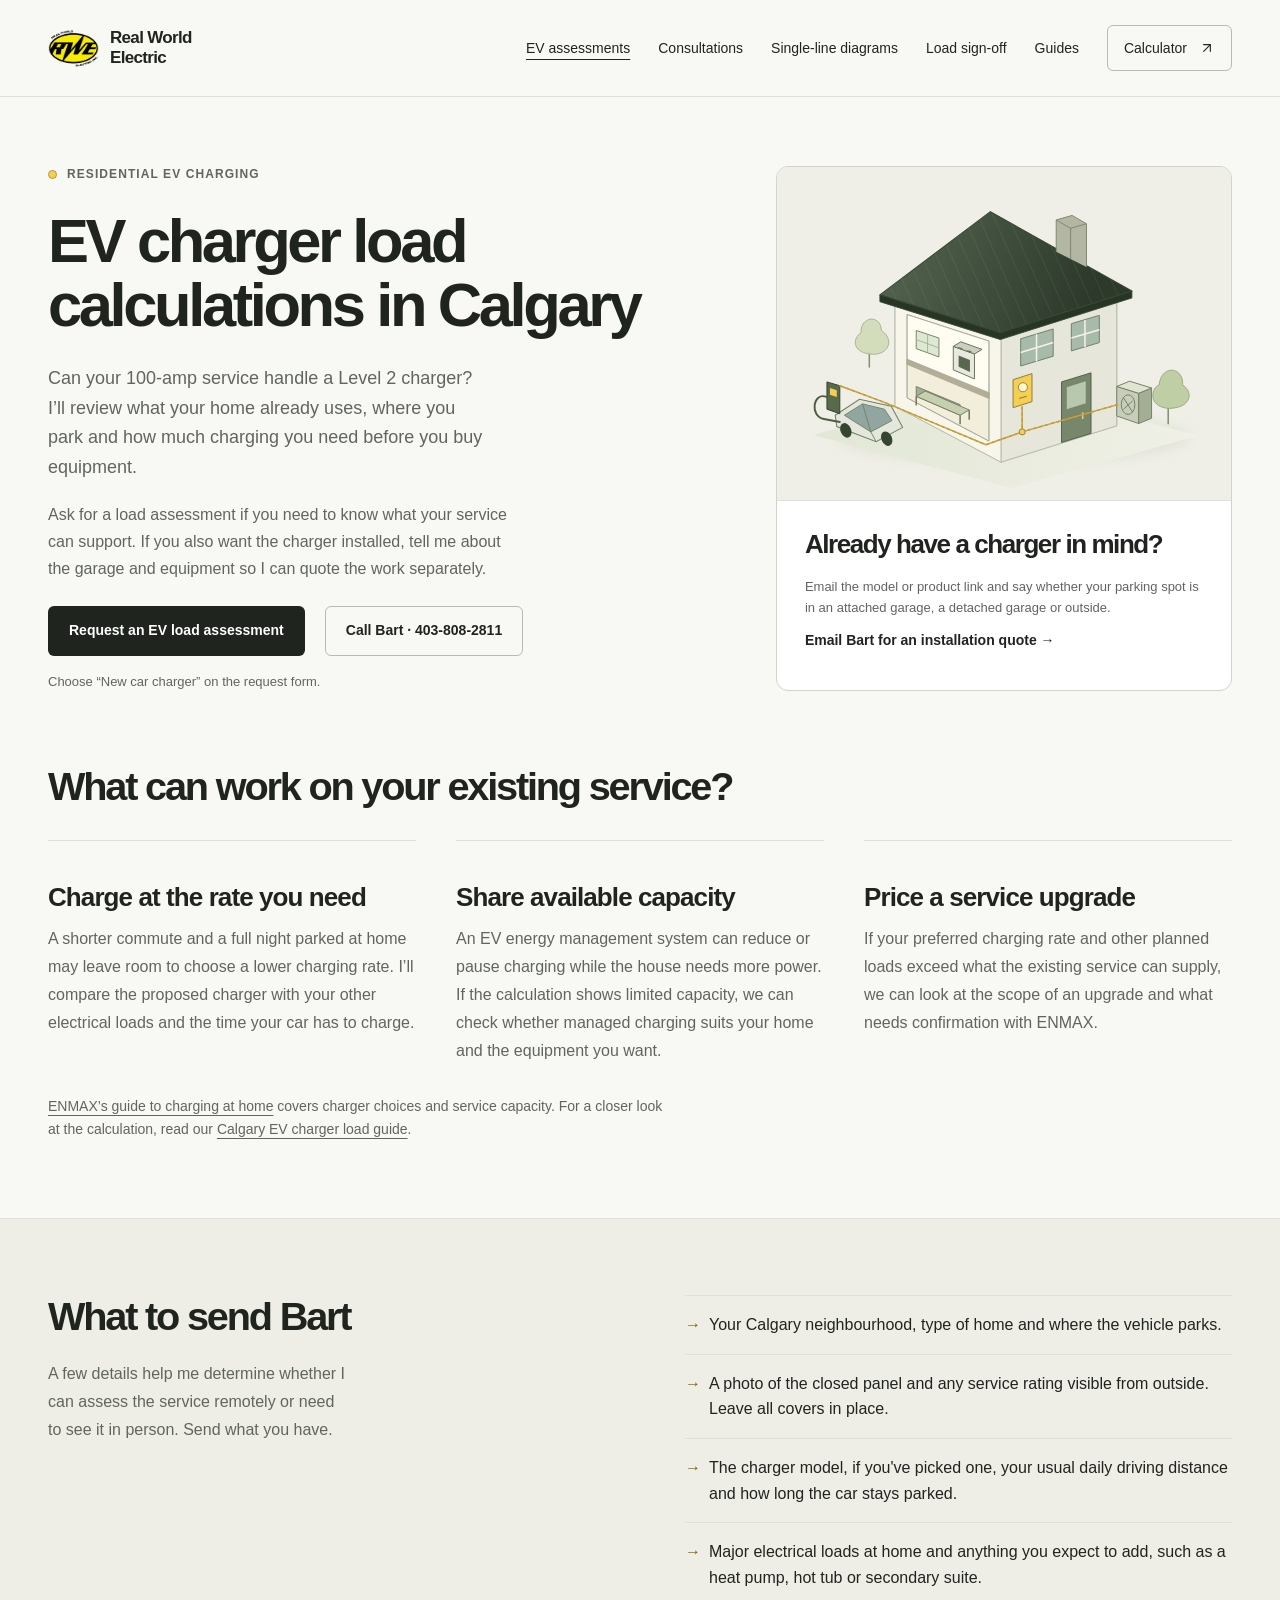
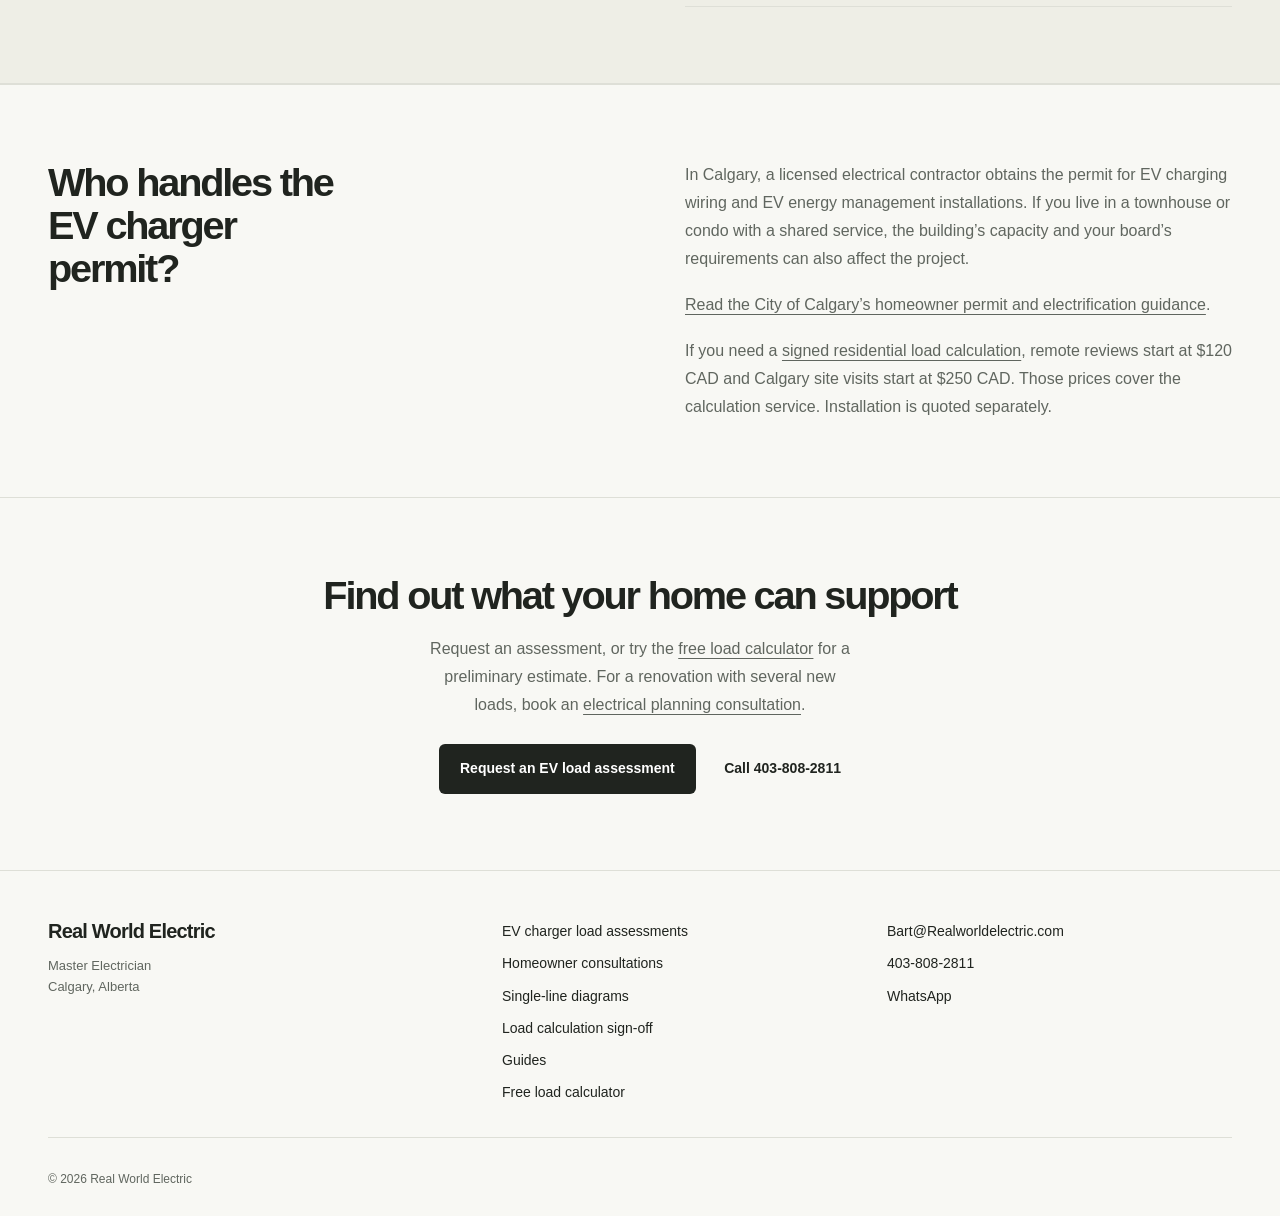
==== ev-charger-load-calculation-calgary/index.html @ 5400f8ec "Connect Calgary electrical and EV load assessment searches to local services" ====
<!doctype html>
<html lang="en-CA">
<head>
  <meta charset="utf-8">
  <meta name="viewport" content="width=device-width, initial-scale=1">
  <title>Calgary EV Charger Load Calculation | Real World Electric</title>
  <meta name="description" content="Can your Calgary home support a Level 2 EV charger? Ask a Master Electrician for a load calculation, compare charging options or request an installation quote.">
  <link rel="canonical" href="https://realworldelectric.com/ev-charger-load-calculation-calgary/">
  <meta name="robots" content="index, follow">
  <meta name="theme-color" content="#f8f8f4">
  <meta property="og:site_name" content="Real World Electric">
  <meta property="og:type" content="website">
  <meta property="og:locale" content="en_CA">
  <meta property="og:title" content="Calgary EV Charger Load Calculation | Real World Electric">
  <meta property="og:description" content="Can your Calgary home support a Level 2 EV charger? Ask a Master Electrician for a load calculation, compare charging options or request an installation quote.">
  <meta property="og:url" content="https://realworldelectric.com/ev-charger-load-calculation-calgary/">
  <meta property="og:image" content="https://realworldelectric.com/assets/og-image.png">
  <meta name="twitter:card" content="summary_large_image">
  <meta name="twitter:title" content="Calgary EV Charger Load Calculation | Real World Electric">
  <meta name="twitter:description" content="Can your Calgary home support a Level 2 EV charger? Ask a Master Electrician for a load calculation, compare charging options or request an installation quote.">
  <meta name="twitter:image" content="https://realworldelectric.com/assets/og-image.png">
  <link rel="icon" href="/assets/favicon.svg" type="image/svg+xml">
  <link rel="apple-touch-icon" href="/assets/rwe-logo.png">
  <link rel="stylesheet" href="/assets/site.css">
  <link rel="stylesheet" href="/assets/consultations.css">
  <script type="application/ld+json">
{
  "@context": "https://schema.org",
  "@graph": [
    {
      "@type": "Service",
      "@id": "https://realworldelectric.com/ev-charger-load-calculation-calgary/#service",
      "name": "Calgary EV charger load calculation and assessment",
      "serviceType": "Residential EV charger load assessment",
      "url": "https://realworldelectric.com/ev-charger-load-calculation-calgary/",
      "description": "Can your Calgary home support a Level 2 EV charger? Ask a Master Electrician for a load calculation, compare charging options or request an installation quote.",
      "areaServed": {
        "@type": "City",
        "name": "Calgary, Alberta"
      },
      "provider": {
        "@type": "Electrician",
        "@id": "https://realworldelectric.com/#business",
        "name": "Real World Electric",
        "url": "https://realworldelectric.com/",
        "telephone": "+1-403-808-2811"
      }
    },
    {
      "@type": "BreadcrumbList",
      "itemListElement": [
        {
          "@type": "ListItem",
          "position": 1,
          "name": "Home",
          "item": "https://realworldelectric.com/"
        },
        {
          "@type": "ListItem",
          "position": 2,
          "name": "Calgary EV charger load assessment",
          "item": "https://realworldelectric.com/ev-charger-load-calculation-calgary/"
        }
      ]
    }
  ]
}
  </script>
  <script defer src="/assets/site.js"></script>
  <!-- Google tag (gtag.js) -->
  <script async src="https://www.googletagmanager.com/gtag/js?id=G-K3BF6QGHLL"></script>
  <script>window.dataLayer=window.dataLayer||[];function gtag(){dataLayer.push(arguments);}gtag('js',new Date());gtag('config','G-K3BF6QGHLL');</script>
</head>
<body>
<a class="skip-link" href="#main-content">Skip to content</a>
<header class="site-header">
<div class="header-inner">
<a class="brand" href="/" aria-label="Real World Electric home">
<img src="/assets/rwe-logo.png" alt="" width="51" height="43">
<span>Real World<br>Electric</span>
</a>
<button class="menu-btn" type="button" aria-label="Toggle menu" aria-controls="site-navigation" aria-expanded="false" hidden>Menu <svg aria-hidden="true" width="18" height="18" viewBox="0 0 24 24" fill="none" stroke="currentColor" stroke-width="1.7">
<path d="M4 8h16M4 16h16"/>
</svg>
</button>
<nav class="nav-links" id="site-navigation" aria-label="Primary navigation">
<a href="/ev-charger-load-calculation-calgary/" aria-current="page">EV assessments</a>
<a href="/homeowner-consultations/">Consultations</a>
<a href="/single-line-diagrams/">Single-line diagrams</a>
<a href="/load-calculation-sign-off/">Load sign-off</a>
<a href="/guides/">Guides</a>
<a class="nav-cta" href="https://loadcalculation.realworldelectric.com/">Calculator <svg aria-hidden="true" focusable="false" width="18" height="18" viewBox="0 0 24 24" fill="none" stroke="currentColor" stroke-width="1.7" stroke-linecap="round" stroke-linejoin="round">
<path d="M7 7h10v10"/>
<path d="M7 17 17 7"/>
</svg>
</a>
</nav>
</div>
</header>
<main id="main-content" tabindex="-1">
  <section class="consult-hero" aria-labelledby="assessment-title">
    <div class="wrap consult-grid">
      <div class="consult-intro">
        <p class="eyebrow">Residential EV charging</p>
        <h1 id="assessment-title">EV charger load calculations in Calgary</h1>
        <p class="standfirst">Can your 100-amp service handle a Level 2 charger? I’ll review what your home already uses, where you park and how much charging you need before you buy equipment.</p>
        <p class="consult-detail">Ask for a load assessment if you need to know what your service can support. If you also want the charger installed, tell me about the garage and equipment so I can quote the work separately.</p>
        <div class="consult-actions">
          <a class="button primary" href="https://loadcalculation.realworldelectric.com/api/review_form">Request an EV load assessment</a>
          <a class="button ghost" href="tel:+14038082811">Call Bart · 403-808-2811</a>
        </div>
        <p class="booking-note">Choose “New car charger” on the request form.</p>
      </div>
      <aside class="consult-booking" aria-labelledby="quote-title">
        <img src="/assets/home-loads.svg" alt="An electric vehicle and major appliances sharing a home's electrical service." width="600" height="440">
        <div class="booking-content">
          <h2 id="quote-title">Already have a charger in mind?</h2>
          <p class="booking-note">Email the model or product link and say whether your parking spot is in an attached garage, a detached garage or outside.</p>
          <a class="text-link" href="mailto:Bart@Realworldelectric.com?subject=Calgary%20EV%20charger%20installation%20quote&amp;body=Hi%20Bart%2C%0D%0A%0D%0AI%27d%20like%20an%20EV%20charger%20installation%20quote.%0D%0ACalgary%20neighbourhood%3A%0D%0AHome%20type%20and%20parking%20location%3A%0D%0ACharger%20model%20%28if%20chosen%29%3A%0D%0APreferred%20timing%20and%20contact%20number%3A%0D%0A">Email Bart for an installation quote →</a>
        </div>
      </aside>
    </div>
  </section>

  <section class="consult-topics" aria-labelledby="options-title">
    <div class="wrap">
      <div class="section-head"><h2 id="options-title">What can work on your existing service?</h2></div>
      <div class="topic-grid">
        <article>
          <h3>Charge at the rate you need</h3>
          <p>A shorter commute and a full night parked at home may leave room to choose a lower charging rate. I’ll compare the proposed charger with your other electrical loads and the time your car has to charge.</p>
        </article>
        <article>
          <h3>Share available capacity</h3>
          <p>An EV energy management system can reduce or pause charging while the house needs more power. If the calculation shows limited capacity, we can check whether managed charging suits your home and the equipment you want.</p>
        </article>
        <article>
          <h3>Price a service upgrade</h3>
          <p>If your preferred charging rate and other planned loads exceed what the existing service can supply, we can look at the scope of an upgrade and what needs confirmation with ENMAX.</p>
        </article>
      </div>
      <p class="topic-note"><a href="https://www.enmax.com/ev-chargers">ENMAX’s guide to charging at home</a> covers charger choices and service capacity. For a closer look at the calculation, read our <a href="/guides/ev-charger-load-calculation-calgary/">Calgary EV charger load guide</a>.</p>
    </div>
  </section>

  <section class="consult-milestones" aria-labelledby="prepare-title">
    <div class="wrap prepare-grid">
      <div>
        <h2 id="prepare-title">What to send Bart</h2>
        <p>A few details help me determine whether I can assess the service remotely or need to see it in person. Send what you have.</p>
      </div>
      <ul class="prepare-list">
        <li>Your Calgary neighbourhood, type of home and where the vehicle parks.</li>
        <li>A photo of the closed panel and any service rating visible from outside. Leave all covers in place.</li>
        <li>The charger model, if you've picked one, your usual daily driving distance and how long the car stays parked.</li>
        <li>Major electrical loads at home and anything you expect to add, such as a heat pump, hot tub or secondary suite.</li>
      </ul>
    </div>
  </section>

  <section class="consult-scope" aria-labelledby="permit-title">
    <div class="wrap scope-grid">
      <h2 id="permit-title">Who handles the EV charger permit?</h2>
      <div>
        <p>In Calgary, a licensed electrical contractor obtains the permit for EV charging wiring and EV energy management installations. If you live in a townhouse or condo with a shared service, the building’s capacity and your board’s requirements can also affect the project.</p>
        <p><a href="https://www.calgary.ca/development/home-building/trades-permits.html">Read the City of Calgary’s homeowner permit and electrification guidance</a>.</p>
        <p>If you need a <a href="/load-calculation-sign-off/">signed residential load calculation</a>, remote reviews start at $120 CAD and Calgary site visits start at $250 CAD. Those prices cover the calculation service. Installation is quoted separately.</p>
      </div>
    </div>
  </section>

  <section class="consult-bottom" aria-labelledby="contact-title">
    <div class="wrap">
      <h2 id="contact-title">Find out what your home can support</h2>
      <p>Request an assessment, or try the <a href="https://loadcalculation.realworldelectric.com/">free load calculator</a> for a preliminary estimate. For a renovation with several new loads, book an <a href="/homeowner-consultations/">electrical planning consultation</a>.</p>
      <a class="button primary" href="https://loadcalculation.realworldelectric.com/api/review_form">Request an EV load assessment</a>
      <a class="text-link" href="tel:+14038082811">Call 403-808-2811</a>
    </div>
  </section>
</main>
<footer>
<div class="wrap">
<div class="footer-grid">
<div>
<p class="footer-brand">Real World Electric</p>
<p class="footer-location">Master Electrician<br>Calgary, Alberta</p>
</div>
<nav class="footer-col" aria-label="Footer navigation">
<a href="/ev-charger-load-calculation-calgary/" aria-current="page">EV charger load assessments</a>
<a href="/homeowner-consultations/">Homeowner consultations</a>
<a href="/single-line-diagrams/">Single-line diagrams</a>
<a href="/load-calculation-sign-off/">Load calculation sign-off</a>
<a href="/guides/">Guides</a>
<a href="https://loadcalculation.realworldelectric.com/">Free load calculator</a>
</nav>
<div class="footer-col">
<a href="mailto:Bart@Realworldelectric.com">Bart@Realworldelectric.com</a>
<a href="tel:+14038082811">403-808-2811</a>
<a href="https://wa.me/14038082811">WhatsApp</a>
</div>
</div>
<div class="footer-note">
<span>&copy; 2026 Real World Electric</span>
</div>
</div>
</footer>
</body>
</html>
---- assets/site.css ----
/* Static shared design system */
:root {
  --ink:#20241f;
  --muted:#60665f;
  --line:#dedfd7;
  --bg:#f8f8f4;
  --card:#fff;
  --volt:#f4cf53;
  --navy:var(--ink);
  --navy-2:#30362e;
  --volt-deep:#806400;
  --radius:12px;
  --font:Inter,-apple-system,BlinkMacSystemFont,'Segoe UI',sans-serif
}
* {
  box-sizing:border-box;
  margin:0;
  padding:0
}
[hidden] {
  display:none!important
}
html {
  scroll-padding-top:100px
}
body {
  font-family:var(--font);
  font-size:16px;
  line-height:1.6;
  color:var(--ink);
  background:var(--bg);
  -webkit-font-smoothing:antialiased
}
img {
  display:block;
  max-width:100%
}
svg {
  flex-shrink:0
}
a {
  color:inherit;
  text-underline-offset:4px;
  text-decoration-thickness:1px
}
a:hover {
  text-decoration-thickness:2px
}
button,input,select,textarea {
  font:inherit
}
button,a,input,select,textarea {
  -webkit-tap-highlight-color:transparent
}
button {
  cursor:pointer
}
:focus-visible {
  outline:3px solid #8c6d00;
  outline-offset:5px
}
::selection {
  background:#f4cf5380
}
.wrap {
  width:100%;
  max-width:1240px;
  padding-inline:28px;
  margin-inline:auto
}
.skip-link {
  position:fixed;
  left:20px;
  top:-100px;
  background:var(--ink);
  color:white;
  padding:12px 20px;
  z-index:100
}
.skip-link:focus {
  top:12px
}
.site-header {
  position:relative;
  z-index:20;
  border-bottom:1px solid var(--line);
  background:var(--bg)
}
.header-inner {
  max-width:1240px;
  margin:auto;
  padding:20px 28px;
  min-height:96px;
  display:flex;
  align-items:center;
  justify-content:space-between;
  gap:28px
}
.brand {
  display:inline-flex;
  align-items:center;
  gap:11px;
  text-decoration:none;
  color:var(--ink);
  font-weight:650;
  font-size:17px;
  line-height:1.18;
  letter-spacing:-.04em;
  white-space:nowrap
}
.brand img {
  width:51px;
  height:43px;
  object-fit:contain;
  mix-blend-mode:multiply
}
.brand span {
  display:block
}
.nav-links {
  display:flex;
  align-items:center;
  gap:28px
}
.nav-links a {
  font-size:14px;
  text-decoration:none;
  padding:12px 0;
  white-space:nowrap
}
.nav-links a:hover,.nav-links a[aria-current=page] {
  text-decoration:underline;
  text-underline-offset:6px
}
.nav-links .nav-cta {
  padding:11px 16px;
  border:1px solid #b8bcb0;
  border-radius:6px;
  display:flex;
  align-items:center;
  gap:12px
}
.nav-cta svg {
  width:16px;
  height:16px
}
.menu-btn {
  display:none;
  align-items:center;
  justify-content:center;
  gap:9px;
  background:none;
  border:1px solid var(--line);
  border-radius:6px;
  min-height:44px;
  padding:8px 12px;
  color:var(--ink);
  font-size:14px
}
.menu-btn svg {
  width:18px;
  height:18px
}
.button {
  display:inline-flex;
  align-items:center;
  justify-content:center;
  gap:20px;
  min-height:50px;
  padding:13px 20px;
  border:1px solid transparent;
  border-radius:6px;
  text-decoration:none;
  font-size:14px;
  font-weight:600;
  line-height:1.4;
  transition:background .18s,border-color .18s
}
.button svg {
  width:18px;
  height:18px
}
.button.primary,.button.dark {
  background:var(--ink);
  color:white
}
.button.primary:hover,.button.dark:hover {
  background:#41483c
}
.button.yellow {
  background:var(--volt);
  color:var(--ink)
}
.button.yellow:hover {
  background:#ffdf6d
}
.button.white,.button.ghost {
  background:transparent;
  border-color:#b8bcb0;
  color:var(--ink)
}
.button.white:hover,.button.ghost:hover {
  background:white;
  border-color:var(--ink)
}
.button.full {
  width:100%
}
.text-link {
  display:inline-flex;
  gap:12px;
  align-items:center;
  font-size:14px;
  font-weight:600;
  text-decoration:none;
  min-height:44px
}
.text-link:hover {
  text-decoration:underline
}
.text-link svg {
  width:18px;
  height:18px
}
section {
  padding-block:76px
}
h1,h2,h3 {
  font-weight:550;
  line-height:1.08;
  letter-spacing:-.055em;
  color:var(--ink)
}
h1 {
  font-size:clamp(42px,5.4vw,72px)
}
h2 {
  font-size:clamp(28px,3.1vw,42px)
}
h3 {
  font-size:23px;
  letter-spacing:-.035em
}
.eyebrow {
  display:flex;
  align-items:center;
  gap:10px;
  font-size:12px;
  letter-spacing:.09em;
  text-transform:uppercase;
  font-weight:600;
  color:var(--muted);
  margin-bottom:25px
}
.eyebrow::before {
  content:'';
  width:7px;
  height:7px;
  background:var(--volt);
  border:1px solid #b79730;
  border-radius:50%
}
.standfirst {
  font-size:18px;
  line-height:1.65;
  color:var(--muted);
  max-width:58ch
}
.section-head {
  display:flex;
  justify-content:space-between;
  align-items:end;
  gap:28px;
  margin-bottom:32px
}
.section-head p {
  color:var(--muted);
  max-width:50ch
}
.article-hero {
  padding:70px 0 48px
}
.article-hero .wrap {
  max-width:1000px
}
.article-hero h1 {
  max-width:21ch;
  margin-bottom:24px
}
.crumbs {
  display:flex;
  flex-wrap:wrap;
  gap:7px;
  color:var(--muted);
  font-size:13px;
  margin-bottom:32px
}
.crumbs a {
  text-decoration:none
}
.crumbs a:hover {
  text-decoration:underline
}
.updated {
  font-size:12px;
  color:var(--muted);
  margin-top:24px
}
.article-layout {
  max-width:1000px;
  padding-top:0;
  padding-bottom:88px
}
.prose {
  max-width:730px;
  font-size:17px;
  line-height:1.8
}
.prose h2 {
  font-size:29px;
  line-height:1.22;
  letter-spacing:-.035em;
  margin-top:48px;
  margin-bottom:20px;
  scroll-margin-top:30px
}
.prose h2:first-child {
  margin-top:0
}
.prose h3 {
  font-size:21px;
  line-height:1.3;
  margin:30px 0 14px
}
.prose p {
  margin-bottom:22px
}
.prose ul,.prose ol {
  margin:0 0 24px 22px
}
.prose li {
  padding-left:4px;
  margin-bottom:9px
}
.prose a:not(.button) {
  text-decoration-color:#a6aa9c
}
.prose a:hover {
  color:#645000
}
.prose table {
  width:100%;
  border-collapse:collapse;
  margin:28px 0;
  font-size:15px;
  line-height:1.5
}
.prose th,.prose td {
  padding:15px;
  text-align:left;
  border-bottom:1px solid var(--line);
  vertical-align:top
}
.prose th {
  background:#edede6;
  font-weight:600
}
.callout {
  padding:24px;
  border-left:3px solid #c4a12a;
  background:#efefe7;
  margin:30px 0
}
.callout-title {
  display:block;
  font-weight:600;
  margin-bottom:10px
}
.callout p:last-child {
  margin:0
}
.related-guides {
  border-top:1px solid var(--line);
  margin-top:50px;
  padding-top:28px
}
.related-guides h2,.related-guides h3 {
  margin-top:0
}
.guide-grid {
  display:grid;
  grid-template-columns:repeat(2,minmax(0,1fr));
  gap:0 32px
}
.guide-card {
  display:block;
  padding:24px 0;
  border-top:1px solid var(--line);
  text-decoration:none
}
.guide-card h2,.guide-card h3 {
  font-size:21px;
  letter-spacing:-.03em;
  margin:0;
  line-height:1.3
}
.guide-card p {
  color:var(--muted);
  margin:10px 0 0;
  font-size:15px
}
.guide-card:hover h2,.guide-card:hover h3 {
  text-decoration:underline
}
.article-note {
  font-size:13px;
  color:var(--muted);
  margin-top:40px
}
details {
  border-top:1px solid var(--line)
}
details:last-child {
  border-bottom:1px solid var(--line)
}
summary {
  position:relative;
  padding:23px 36px 23px 0;
  font-size:16px;
  font-weight:500;
  cursor:pointer;
  list-style:none
}
summary::-webkit-details-marker {
  display:none
}
summary::after {
  content:'+';
  position:absolute;
  right:4px;
  top:20px;
  font-size:23px;
  font-weight:350
}
details[open]>summary::after {
  content:'−'
}
details p {
  color:var(--muted);
  padding-bottom:24px;
  max-width:70ch
}
footer {
  border-top:1px solid var(--line);
  padding:48px 0 26px
}
.footer-grid {
  display:grid;
  grid-template-columns:1.2fr 1fr 1fr;
  gap:40px
}
.footer-brand {
  font-size:20px;
  line-height:1.25;
  letter-spacing:-.04em;
  font-weight:600;
  margin-bottom:12px
}
.footer-location {
  font-size:13px;
  color:var(--muted)
}
.footer-col {
  display:flex;
  flex-direction:column;
  align-items:flex-start;
  gap:7px
}
.footer-col a {
  font-size:14px;
  text-decoration:none;
  line-height:1.8
}
.footer-col a:hover {
  text-decoration:underline
}
.footer-label {
  font-size:11px;
  text-transform:uppercase;
  letter-spacing:.08em;
  color:var(--muted);
  margin-bottom:7px
}
.footer-note {
  padding-top:32px;
  margin-top:32px;
  border-top:1px solid var(--line);
  color:var(--muted);
  font-size:12px;
  display:flex;
  justify-content:space-between;
  gap:16px;
  flex-wrap:wrap
}
@media(min-width:1500px) {
  .wrap,.header-inner {
    max-width:1336px
  }
}
@media(max-width:1000px) {
  .nav-links {
    gap:20px
  }
  .brand {
    font-size:16px
  }
  .header-inner {
    gap:20px
  }
}
@media(max-width:900px) {
  .header-inner {
    flex-wrap:wrap;
    min-height:82px;
    padding-block:17px;
    gap:15px
  }
  .nav-links {
    width:100%;
    flex-wrap:wrap;
    gap:8px 24px
  }
  .nav-ready .menu-btn {
    display:inline-flex
  }
  .nav-ready .nav-links {
    display:none
  }
  .nav-ready .nav-links.open {
    display:flex;
    flex-direction:column;
    align-items:stretch;
    padding-block:4px 12px
  }
  .nav-ready .nav-links a {
    padding:13px 0
  }
  .nav-ready .nav-links .nav-cta {
    padding-inline:16px;
    justify-content:space-between
  }
  .footer-grid {
    grid-template-columns:1fr 1fr
  }
  .footer-grid>div:first-child {
    grid-column:1/-1
  }
}
@media(max-width:640px) {
  .wrap,.header-inner {
    padding-inline:22px
  }
  .brand img {
    width:43px;
    height:37px
  }
  .brand {
    font-size:15px;
    gap:9px
  }
  section {
    padding-block:48px
  }
  .article-hero {
    padding:45px 0 32px
  }
  .article-hero h1 {
    font-size:40px;
    letter-spacing:-.055em
  }
  .standfirst {
    font-size:17px
  }
  .article-layout {
    padding-bottom:56px
  }
  .prose {
    font-size:16px
  }
  .prose h2 {
    font-size:27px;
    margin-top:36px
  }
  .prose table {
    display:block;
    overflow-x:auto;
    font-size:14px
  }
  .prose th,.prose td {
    padding:12px
  }
  .guide-grid {
    grid-template-columns:1fr
  }
  .section-head {
    align-items:start
  }
  .footer-grid {
    gap:30px 20px
  }
  .footer-col a {
    font-size:13px;
    min-height:32px
  }
  .footer-note {
    padding-top:22px;
    margin-top:26px
  }
  .crumbs {
    margin-bottom:25px;
    font-size:12px
  }
  .button {
    min-height:50px;
    padding-inline:18px
  }
  .eyebrow {
    font-size:11px;
    letter-spacing:.065em;
    margin-bottom:21px
  }
}
@media(prefers-reduced-motion:reduce) {
  *,*::before,*::after {
    animation:none!important;
    transition:none!important;
    scroll-behavior:auto!important
  }
}
@media print {
  .site-header,.menu-btn,footer,.request-actions {
    display:none!important
  }
  body {
    background:white;
    color:black
  }
  .wrap {
    max-width:none;
    padding:0
  }
  .article-hero {
    padding-top:0
  }
  details {
    break-inside:avoid
  }
}
---- assets/consultations.css ----
.consult-hero { padding:68px 0 72px; }
.consult-grid { display:grid; grid-template-columns:1.2fr .85fr; gap:84px; align-items:center; }
.consult-intro h1 { font-size:clamp(42px,4.8vw,65px); line-height:1.04; margin-bottom:27px; }
.consult-intro .standfirst { max-width:44ch; }
.consult-detail { color:var(--muted); font-size:16px; line-height:1.7; max-width:52ch; margin:18px 0 24px; }
.consult-actions { display:flex; flex-wrap:wrap; align-items:center; gap:13px 20px; margin-bottom:14px; }
.consult-actions span { font-size:13px; color:var(--muted); }
.consult-booking { border:1px solid #d1d4c8; border-radius:12px; background:white; overflow:hidden; }
.consult-booking>img { width:100%; height:auto; background:#efefe7; border-bottom:1px solid #e1e2d9; }
.booking-content { padding:28px; }
.booking-content h2 { font-size:26px; line-height:1.2; }
.consult-price { font-size:60px; letter-spacing:-.06em; line-height:1.15; margin:20px 0 3px; }
.consult-price span { font-size:15px; letter-spacing:0; color:var(--muted); }
.booking-format { font-size:14px; color:var(--muted); margin-bottom:24px; }
.booking-note { font-size:13px; color:var(--muted); line-height:1.65; margin-top:15px; }
.consult-topics { padding-top:0; }
.topic-grid { display:grid; grid-template-columns:repeat(3,minmax(0,1fr)); gap:40px; }
.topic-grid article { border-top:1px solid var(--line); padding-top:22px; }
.topic-number { font-size:12px; color:var(--muted); }
.topic-grid h3 { margin:20px 0 14px; font-size:26px; }
.topic-grid p,.section-description,.milestone-list p,.prepare-grid p,.scope-grid p,.consult-bottom p { font-size:16px; color:var(--muted); line-height:1.75; }
.topic-note { margin-top:30px; max-width:80ch; font-size:14px; color:var(--muted); line-height:1.7; }
.consult-milestones { background:#eeeee6; border-block:1px solid var(--line); }
.milestone-grid { display:grid; grid-template-columns:1fr 1fr; gap:40px 90px; }
.milestone-grid h2 { max-width:12ch; margin-bottom:24px; }
.section-description { max-width:40ch; }
.milestone-list { list-style:none; }
.milestone-list li { padding-left:27px; position:relative; border-left:1px solid #c4c8bc; padding-bottom:31px; }
.milestone-list li:last-child { padding-bottom:0; }
.milestone-list li::before { content:''; position:absolute; width:9px; height:9px; border:1px solid #806400; border-radius:50%; background:var(--volt); left:-5px; top:9px; }
.milestone-list h3 { font-size:25px; margin-bottom:12px; }
.followup-note { grid-column:1/-1; border-top:1px solid #d5d7cd; padding-top:22px; color:var(--muted); font-size:14px; max-width:90ch; }
.prepare-grid,.scope-grid { display:grid; grid-template-columns:1fr 1fr; gap:90px; }
.prepare-grid h2 { max-width:15ch; margin-bottom:22px; }
.prepare-grid p { max-width:34ch; }
.prepare-list { list-style:none; }
.prepare-list li { padding:16px 0 16px 24px; position:relative; border-bottom:1px solid var(--line); }
.prepare-list li:first-child { border-top:1px solid var(--line); }
.prepare-list li::before { content:'\2192'; position:absolute; left:0; color:#806400; }
.consult-scope { border-block:1px solid var(--line); }
.scope-grid h2 { max-width:13ch; }
.scope-grid p+p { margin-top:18px; }
.scope-grid .text-link { margin-top:15px; }
.consult-bottom { text-align:center; }
.consult-bottom h2 { margin-bottom:18px; }
.consult-bottom p { max-width:48ch; margin:0 auto 25px; }
.consult-bottom .text-link { margin-left:24px; }
@media(max-width:1050px) {
  .consult-grid { gap:38px; grid-template-columns:1.1fr .9fr; }
  .consult-intro h1 { font-size:49px; }
  .milestone-grid,.prepare-grid,.scope-grid { gap:40px; }
  .booking-content { padding:24px; }
}
@media(max-width:760px) {
  .consult-hero { padding:42px 0 48px; }
  .consult-grid,.topic-grid,.milestone-grid,.prepare-grid,.scope-grid { grid-template-columns:1fr; gap:34px; }
  .consult-intro h1 { font-size:clamp(39px,8vw,54px); }
  .consult-intro .standfirst { font-size:17px; }
  .consult-detail { font-size:15px; }
  .consult-booking { max-width:480px; width:100%; }
  .consult-booking>img { max-height:220px; object-fit:cover; }
  .consult-price { font-size:55px; }
  .consult-topics { padding-top:0; }
  .topic-grid { gap:27px; }
  .topic-grid h3 { margin-top:12px; }
  .milestone-grid h2,.prepare-grid h2,.scope-grid h2 { max-width:18ch; }
  .followup-note { font-size:13px; }
  .consult-bottom .text-link { margin:15px 14px 0; }
}
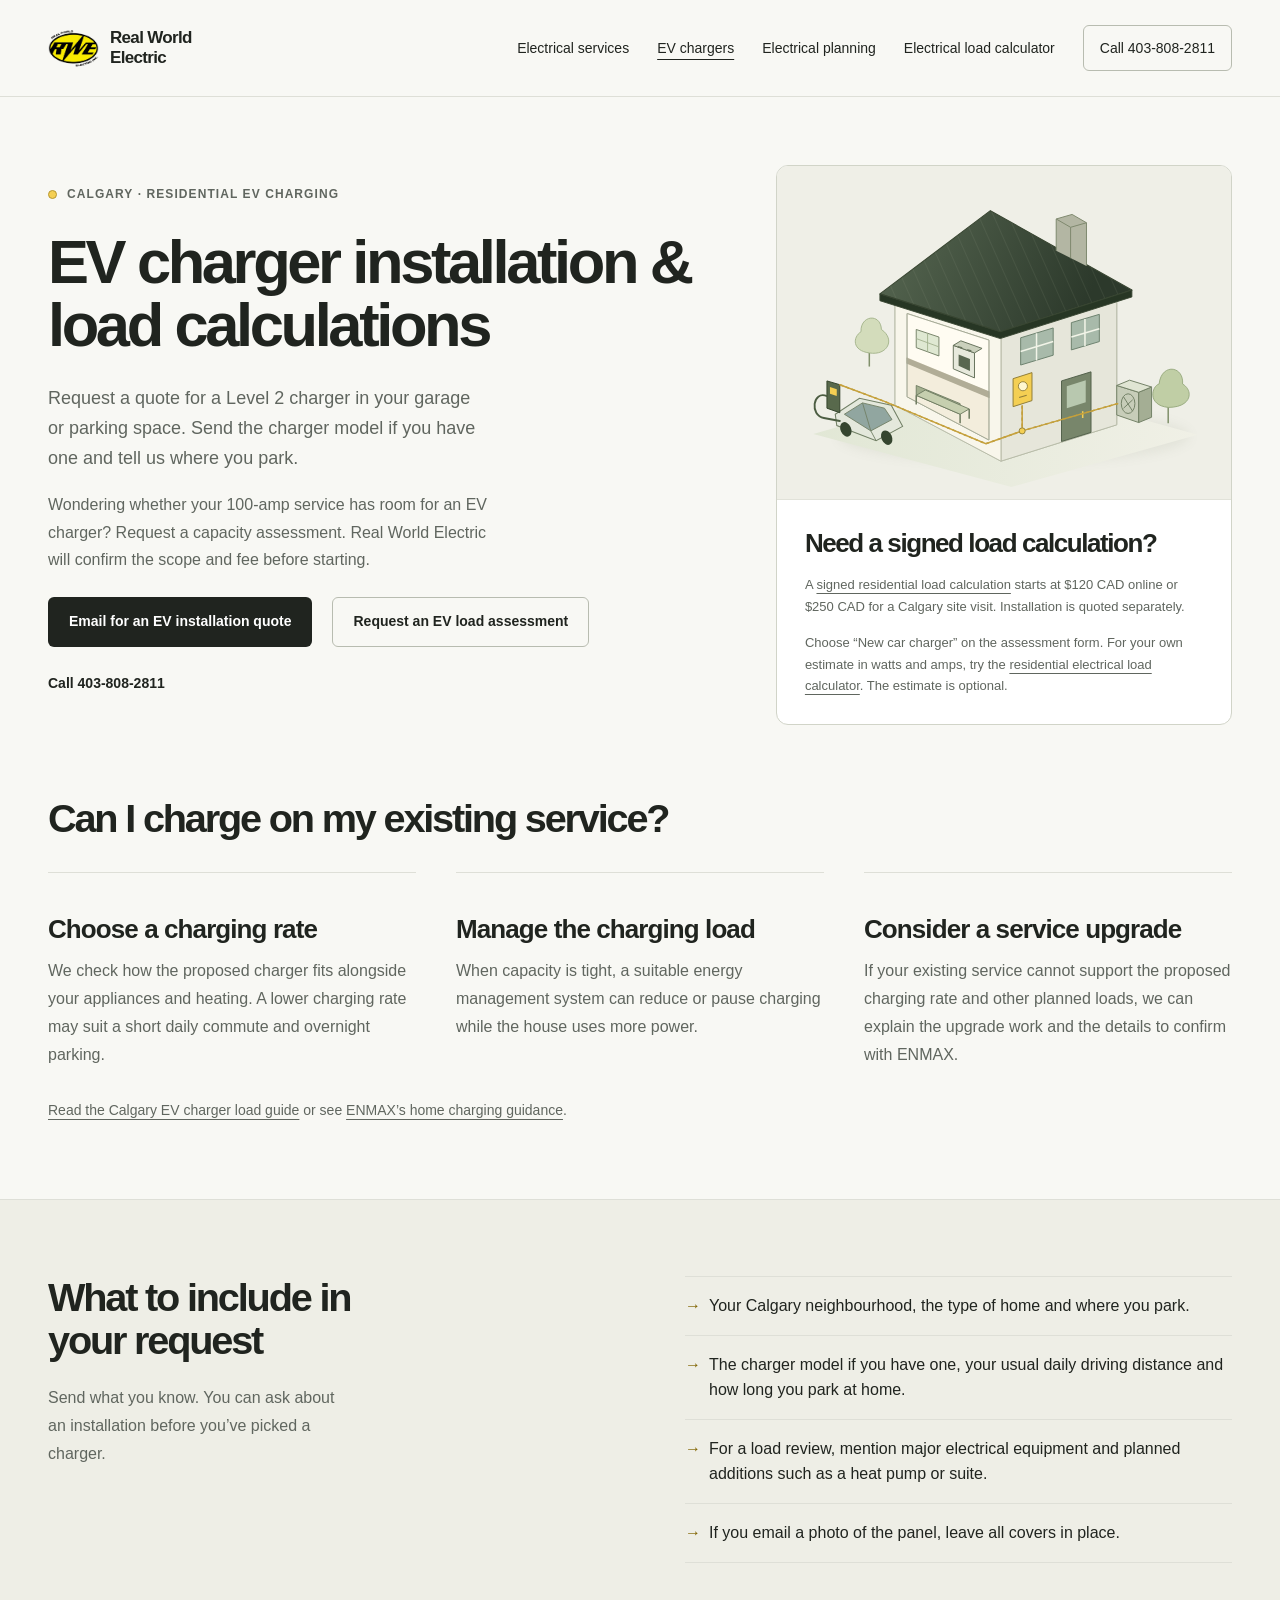
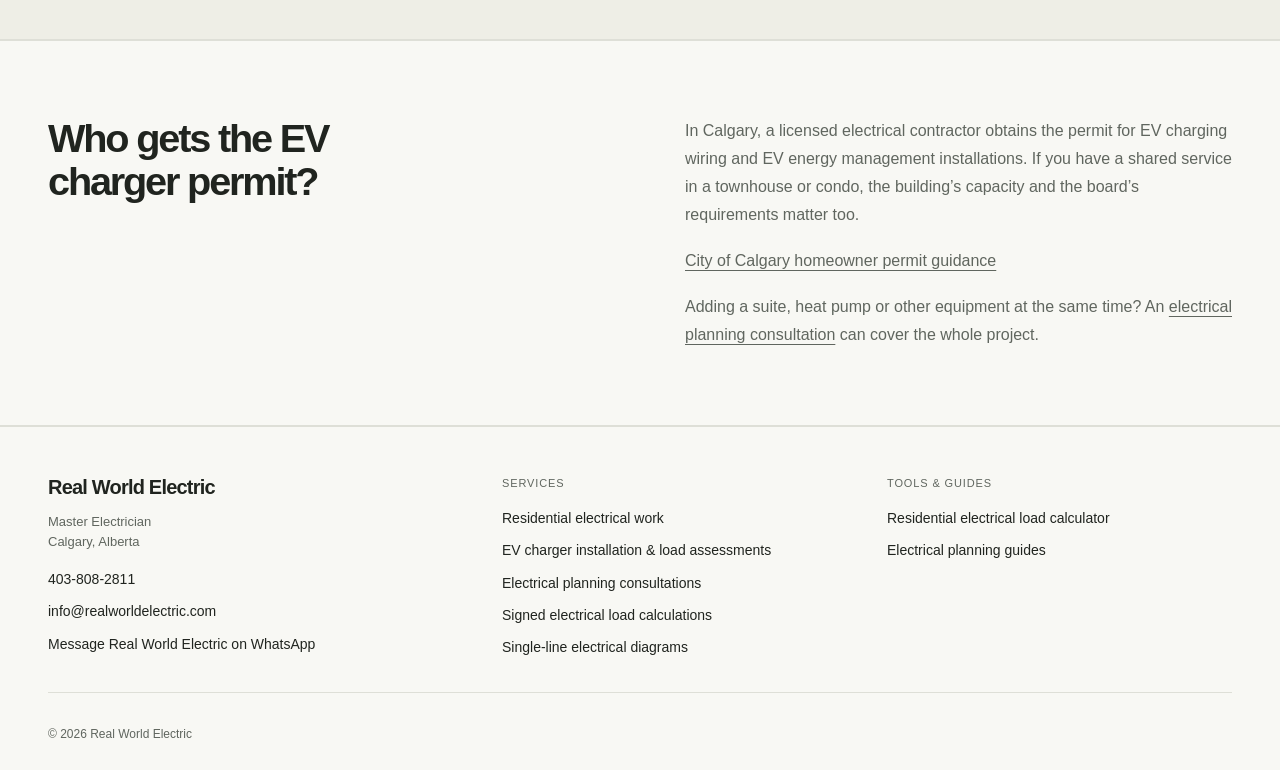
==== commit d19e33bf: "Lead with Calgary electrical work, EV charger installation and load calculations under Real World El" ====
--- a/ev-charger-load-calculation-calgary/index.html
+++ b/ev-charger-load-calculation-calgary/index.html
@@ -3,7 +3,7 @@
 <head>
   <meta charset="utf-8">
   <meta name="viewport" content="width=device-width, initial-scale=1">
-  <title>Calgary EV Charger Load Calculation | Real World Electric</title>
+  <title>Calgary EV Charger Installation &amp; Load Calculations | Real World Electric</title>
   <meta name="description" content="Can your Calgary home support a Level 2 EV charger? Ask a Master Electrician for a load calculation, compare charging options or request an installation quote.">
   <link rel="canonical" href="https://realworldelectric.com/ev-charger-load-calculation-calgary/">
   <meta name="robots" content="index, follow">
@@ -11,14 +11,14 @@
   <meta property="og:site_name" content="Real World Electric">
   <meta property="og:type" content="website">
   <meta property="og:locale" content="en_CA">
-  <meta property="og:title" content="Calgary EV Charger Load Calculation | Real World Electric">
+  <meta property="og:title" content="Calgary EV Charger Installation &amp; Load Calculations | Real World Electric">
   <meta property="og:description" content="Can your Calgary home support a Level 2 EV charger? Ask a Master Electrician for a load calculation, compare charging options or request an installation quote.">
   <meta property="og:url" content="https://realworldelectric.com/ev-charger-load-calculation-calgary/">
-  <meta property="og:image" content="https://realworldelectric.com/assets/og-image.png">
+  <meta property="og:image" content="https://realworldelectric.com/assets/og-image.png?v=20261117">
   <meta name="twitter:card" content="summary_large_image">
-  <meta name="twitter:title" content="Calgary EV Charger Load Calculation | Real World Electric">
+  <meta name="twitter:title" content="Calgary EV Charger Installation &amp; Load Calculations | Real World Electric">
   <meta name="twitter:description" content="Can your Calgary home support a Level 2 EV charger? Ask a Master Electrician for a load calculation, compare charging options or request an installation quote.">
-  <meta name="twitter:image" content="https://realworldelectric.com/assets/og-image.png">
+  <meta name="twitter:image" content="https://realworldelectric.com/assets/og-image.png?v=20261117">
   <link rel="icon" href="/assets/favicon.svg" type="image/svg+xml">
   <link rel="apple-touch-icon" href="/assets/rwe-logo.png">
   <link rel="stylesheet" href="/assets/site.css">
@@ -30,8 +30,8 @@
     {
       "@type": "Service",
       "@id": "https://realworldelectric.com/ev-charger-load-calculation-calgary/#service",
-      "name": "Calgary EV charger load calculation and assessment",
-      "serviceType": "Residential EV charger load assessment",
+      "name": "Calgary home EV charger installation and load assessment",
+      "serviceType": "Residential EV charger installation and service capacity assessment",
       "url": "https://realworldelectric.com/ev-charger-load-calculation-calgary/",
       "description": "Can your Calgary home support a Level 2 EV charger? Ask a Master Electrician for a load calculation, compare charging options or request an installation quote.",
       "areaServed": {
@@ -79,21 +79,17 @@
 <img src="/assets/rwe-logo.png" alt="" width="51" height="43">
 <span>Real World<br>Electric</span>
 </a>
+<a class="header-mobile-call" href="tel:+14038082811" aria-label="Call Real World Electric at 403-808-2811">Call us</a>
 <button class="menu-btn" type="button" aria-label="Toggle menu" aria-controls="site-navigation" aria-expanded="false" hidden>Menu <svg aria-hidden="true" width="18" height="18" viewBox="0 0 24 24" fill="none" stroke="currentColor" stroke-width="1.7">
 <path d="M4 8h16M4 16h16"/>
 </svg>
 </button>
 <nav class="nav-links" id="site-navigation" aria-label="Primary navigation">
-<a href="/ev-charger-load-calculation-calgary/" aria-current="page">EV assessments</a>
-<a href="/homeowner-consultations/">Consultations</a>
-<a href="/single-line-diagrams/">Single-line diagrams</a>
-<a href="/load-calculation-sign-off/">Load sign-off</a>
-<a href="/guides/">Guides</a>
-<a class="nav-cta" href="https://loadcalculation.realworldelectric.com/">Calculator <svg aria-hidden="true" focusable="false" width="18" height="18" viewBox="0 0 24 24" fill="none" stroke="currentColor" stroke-width="1.7" stroke-linecap="round" stroke-linejoin="round">
-<path d="M7 7h10v10"/>
-<path d="M7 17 17 7"/>
-</svg>
-</a>
+<a href="/#services">Electrical services</a>
+<a href="/ev-charger-load-calculation-calgary/" aria-current="page">EV chargers</a>
+<a href="/homeowner-consultations/">Electrical planning</a>
+<a href="https://loadcalculation.realworldelectric.com/">Electrical load calculator</a>
+<a class="nav-cta" href="tel:+14038082811">Call 403-808-2811</a>
 </nav>
 </div>
 </header>
@@ -101,22 +97,22 @@
   <section class="consult-hero" aria-labelledby="assessment-title">
     <div class="wrap consult-grid">
       <div class="consult-intro">
-        <p class="eyebrow">Residential EV charging</p>
-        <h1 id="assessment-title">EV charger load calculations in Calgary</h1>
-        <p class="standfirst">Can your 100-amp service handle a Level 2 charger? I’ll review what your home already uses, where you park and how much charging you need before you buy equipment.</p>
-        <p class="consult-detail">Ask for a load assessment if you need to know what your service can support. If you also want the charger installed, tell me about the garage and equipment so I can quote the work separately.</p>
+        <p class="eyebrow">Calgary · Residential EV charging</p>
+        <h1 id="assessment-title">EV charger installation &amp; load calculations</h1>
+        <p class="standfirst">Request a quote for a Level 2 charger in your garage or parking space. Send the charger model if you have one and tell us where you park.</p>
+        <p class="consult-detail">Wondering whether your 100-amp service has room for an EV charger? Request a capacity assessment. Real World Electric will confirm the scope and fee before starting.</p>
         <div class="consult-actions">
-          <a class="button primary" href="https://loadcalculation.realworldelectric.com/api/review_form">Request an EV load assessment</a>
-          <a class="button ghost" href="tel:+14038082811">Call Bart · 403-808-2811</a>
+          <a class="button primary" href="mailto:info@realworldelectric.com?subject=Calgary%20EV%20charger%20installation%20quote&amp;body=I%27d%20like%20an%20EV%20charger%20installation%20quote.%0D%0ACalgary%20neighbourhood%3A%0D%0AHome%20type%20and%20parking%20location%3A%0D%0ACharger%20model%20%28if%20chosen%29%3A%0D%0APreferred%20timing%20and%20contact%20number%3A%0D%0A">Email for an EV installation quote</a>
+          <a class="button ghost" href="https://loadcalculation.realworldelectric.com/api/review_form">Request an EV load assessment</a>
         </div>
-        <p class="booking-note">Choose “New car charger” on the request form.</p>
+        <a class="text-link" href="tel:+14038082811">Call 403-808-2811</a>
       </div>
-      <aside class="consult-booking" aria-labelledby="quote-title">
+      <aside class="consult-booking" aria-labelledby="review-title">
         <img src="/assets/home-loads.svg" alt="An electric vehicle and major appliances sharing a home's electrical service." width="600" height="440">
         <div class="booking-content">
-          <h2 id="quote-title">Already have a charger in mind?</h2>
-          <p class="booking-note">Email the model or product link and say whether your parking spot is in an attached garage, a detached garage or outside.</p>
-          <a class="text-link" href="mailto:Bart@Realworldelectric.com?subject=Calgary%20EV%20charger%20installation%20quote&amp;body=Hi%20Bart%2C%0D%0A%0D%0AI%27d%20like%20an%20EV%20charger%20installation%20quote.%0D%0ACalgary%20neighbourhood%3A%0D%0AHome%20type%20and%20parking%20location%3A%0D%0ACharger%20model%20%28if%20chosen%29%3A%0D%0APreferred%20timing%20and%20contact%20number%3A%0D%0A">Email Bart for an installation quote →</a>
+          <h2 id="review-title">Need a signed load calculation?</h2>
+          <p class="booking-note">A <a href="/load-calculation-sign-off/">signed residential load calculation</a> starts at $120 CAD online or $250 CAD for a Calgary site visit. Installation is quoted separately.</p>
+          <p class="booking-note">Choose “New car charger” on the assessment form. For your own estimate in watts and amps, try the <a href="https://loadcalculation.realworldelectric.com/">residential electrical load calculator</a>. The estimate is optional.</p>
         </div>
       </aside>
     </div>
@@ -124,85 +120,79 @@
 
   <section class="consult-topics" aria-labelledby="options-title">
     <div class="wrap">
-      <div class="section-head"><h2 id="options-title">What can work on your existing service?</h2></div>
+      <div class="section-head"><h2 id="options-title">Can I charge on my existing service?</h2></div>
       <div class="topic-grid">
         <article>
-          <h3>Charge at the rate you need</h3>
-          <p>A shorter commute and a full night parked at home may leave room to choose a lower charging rate. I’ll compare the proposed charger with your other electrical loads and the time your car has to charge.</p>
+          <h3>Choose a charging rate</h3>
+          <p>We check how the proposed charger fits alongside your appliances and heating. A lower charging rate may suit a short daily commute and overnight parking.</p>
         </article>
         <article>
-          <h3>Share available capacity</h3>
-          <p>An EV energy management system can reduce or pause charging while the house needs more power. If the calculation shows limited capacity, we can check whether managed charging suits your home and the equipment you want.</p>
+          <h3>Manage the charging load</h3>
+          <p>When capacity is tight, a suitable energy management system can reduce or pause charging while the house uses more power.</p>
         </article>
         <article>
-          <h3>Price a service upgrade</h3>
-          <p>If your preferred charging rate and other planned loads exceed what the existing service can supply, we can look at the scope of an upgrade and what needs confirmation with ENMAX.</p>
+          <h3>Consider a service upgrade</h3>
+          <p>If your existing service cannot support the proposed charging rate and other planned loads, we can explain the upgrade work and the details to confirm with ENMAX.</p>
         </article>
       </div>
-      <p class="topic-note"><a href="https://www.enmax.com/ev-chargers">ENMAX’s guide to charging at home</a> covers charger choices and service capacity. For a closer look at the calculation, read our <a href="/guides/ev-charger-load-calculation-calgary/">Calgary EV charger load guide</a>.</p>
+      <p class="topic-note"><a href="/guides/ev-charger-load-calculation-calgary/">Read the Calgary EV charger load guide</a> or see <a href="https://www.enmax.com/ev-chargers">ENMAX’s home charging guidance</a>.</p>
     </div>
   </section>
 
   <section class="consult-milestones" aria-labelledby="prepare-title">
     <div class="wrap prepare-grid">
       <div>
-        <h2 id="prepare-title">What to send Bart</h2>
-        <p>A few details help me determine whether I can assess the service remotely or need to see it in person. Send what you have.</p>
+        <h2 id="prepare-title">What to include in your request</h2>
+        <p>Send what you know. You can ask about an installation before you’ve picked a charger.</p>
       </div>
       <ul class="prepare-list">
-        <li>Your Calgary neighbourhood, type of home and where the vehicle parks.</li>
-        <li>A photo of the closed panel and any service rating visible from outside. Leave all covers in place.</li>
-        <li>The charger model, if you've picked one, your usual daily driving distance and how long the car stays parked.</li>
-        <li>Major electrical loads at home and anything you expect to add, such as a heat pump, hot tub or secondary suite.</li>
+        <li>Your Calgary neighbourhood, the type of home and where you park.</li>
+        <li>The charger model if you have one, your usual daily driving distance and how long you park at home.</li>
+        <li>For a load review, mention major electrical equipment and planned additions such as a heat pump or suite.</li>
+        <li>If you email a photo of the panel, leave all covers in place.</li>
       </ul>
     </div>
   </section>
 
   <section class="consult-scope" aria-labelledby="permit-title">
     <div class="wrap scope-grid">
-      <h2 id="permit-title">Who handles the EV charger permit?</h2>
+      <h2 id="permit-title">Who gets the EV charger permit?</h2>
       <div>
-        <p>In Calgary, a licensed electrical contractor obtains the permit for EV charging wiring and EV energy management installations. If you live in a townhouse or condo with a shared service, the building’s capacity and your board’s requirements can also affect the project.</p>
-        <p><a href="https://www.calgary.ca/development/home-building/trades-permits.html">Read the City of Calgary’s homeowner permit and electrification guidance</a>.</p>
-        <p>If you need a <a href="/load-calculation-sign-off/">signed residential load calculation</a>, remote reviews start at $120 CAD and Calgary site visits start at $250 CAD. Those prices cover the calculation service. Installation is quoted separately.</p>
+        <p>In Calgary, a licensed electrical contractor obtains the permit for EV charging wiring and EV energy management installations. If you have a shared service in a townhouse or condo, the building’s capacity and the board’s requirements matter too.</p>
+        <p><a href="https://www.calgary.ca/development/home-building/trades-permits.html">City of Calgary homeowner permit guidance</a></p>
+        <p>Adding a suite, heat pump or other equipment at the same time? An <a href="/homeowner-consultations/">electrical planning consultation</a> can cover the whole project.</p>
       </div>
     </div>
   </section>
-
-  <section class="consult-bottom" aria-labelledby="contact-title">
+</main>
+  <footer>
     <div class="wrap">
-      <h2 id="contact-title">Find out what your home can support</h2>
-      <p>Request an assessment, or try the <a href="https://loadcalculation.realworldelectric.com/">free load calculator</a> for a preliminary estimate. For a renovation with several new loads, book an <a href="/homeowner-consultations/">electrical planning consultation</a>.</p>
-      <a class="button primary" href="https://loadcalculation.realworldelectric.com/api/review_form">Request an EV load assessment</a>
-      <a class="text-link" href="tel:+14038082811">Call 403-808-2811</a>
+      <div class="footer-grid">
+        <div>
+          <p class="footer-brand">Real World Electric</p>
+          <p class="footer-location">Master Electrician<br>Calgary, Alberta</p>
+          <div class="footer-col footer-contact">
+            <a href="tel:+14038082811">403-808-2811</a>
+            <a href="mailto:info@realworldelectric.com">info@realworldelectric.com</a>
+            <a href="https://wa.me/14038082811">Message Real World Electric on WhatsApp</a>
+          </div>
+        </div>
+        <nav class="footer-col" aria-label="Electrical services">
+          <p class="footer-label">Services</p>
+          <a href="/calgary-residential-electrical-services/">Residential electrical work</a>
+          <a href="/ev-charger-load-calculation-calgary/" aria-current="page">EV charger installation &amp; load assessments</a>
+          <a href="/homeowner-consultations/">Electrical planning consultations</a>
+          <a href="/load-calculation-sign-off/">Signed electrical load calculations</a>
+          <a href="/single-line-diagrams/">Single-line electrical diagrams</a>
+        </nav>
+        <nav class="footer-col" aria-label="Tools and guides">
+          <p class="footer-label">Tools &amp; guides</p>
+          <a href="https://loadcalculation.realworldelectric.com/">Residential electrical load calculator</a>
+          <a href="/guides/">Electrical planning guides</a>
+        </nav>
+      </div>
+      <div class="footer-note">&copy; 2026 Real World Electric</div>
     </div>
-  </section>
-</main>
-<footer>
-<div class="wrap">
-<div class="footer-grid">
-<div>
-<p class="footer-brand">Real World Electric</p>
-<p class="footer-location">Master Electrician<br>Calgary, Alberta</p>
-</div>
-<nav class="footer-col" aria-label="Footer navigation">
-<a href="/ev-charger-load-calculation-calgary/" aria-current="page">EV charger load assessments</a>
-<a href="/homeowner-consultations/">Homeowner consultations</a>
-<a href="/single-line-diagrams/">Single-line diagrams</a>
-<a href="/load-calculation-sign-off/">Load calculation sign-off</a>
-<a href="/guides/">Guides</a>
-<a href="https://loadcalculation.realworldelectric.com/">Free load calculator</a>
-</nav>
-<div class="footer-col">
-<a href="mailto:Bart@Realworldelectric.com">Bart@Realworldelectric.com</a>
-<a href="tel:+14038082811">403-808-2811</a>
-<a href="https://wa.me/14038082811">WhatsApp</a>
-</div>
-</div>
-<div class="footer-note">
-<span>&copy; 2026 Real World Electric</span>
-</div>
-</div>
-</footer>
+  </footer>
 </body>
 </html>
--- a/assets/site.css
+++ b/assets/site.css
@@ -656,3 +656,22 @@
     break-inside:avoid
   }
 }
+
+.footer-contact { margin-top: 14px; }
+.header-mobile-call { display: none; }
+@media (max-width: 900px) {
+  .header-mobile-call {
+    display: inline-flex;
+    align-items: center;
+    min-height: 44px;
+    padding: 8px 12px;
+    margin-left: auto;
+    border-radius: 6px;
+    background: var(--volt);
+    color: var(--ink);
+    font-size: 14px;
+    font-weight: 600;
+    text-decoration: none;
+  }
+  .nav-ready .nav-links .nav-cta { display: none; }
+}
